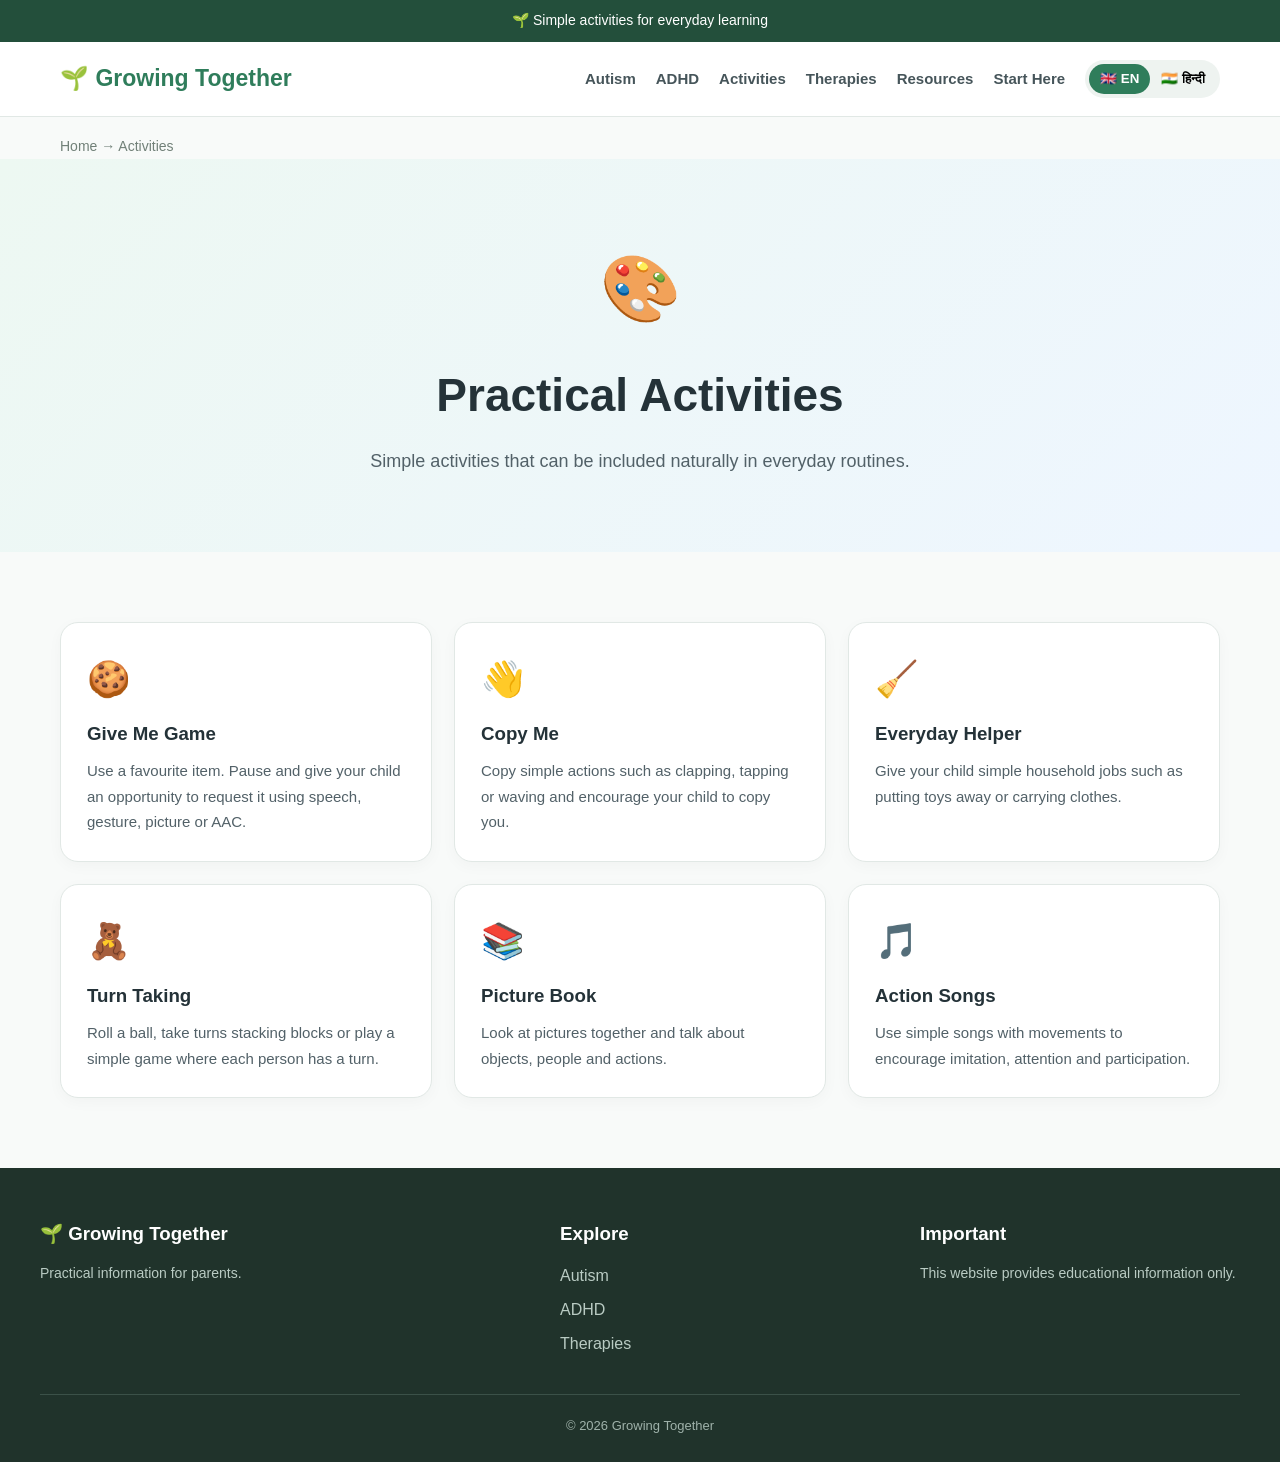
==== activities.html @ 7520f871 "Add files via upload" ====
<!DOCTYPE html>
<html lang="en">

<head>

<meta charset="UTF-8">
<meta name="viewport" content="width=device-width, initial-scale=1.0">

<title>Activities | Growing Together</title>

<link rel="stylesheet" href="style.css">

</head>

<body>

<div class="topbar">
🌱 Simple activities for everyday learning
</div>

<header>

<nav class="navbar">

<a href="index.html" class="logo">
🌱 Growing Together
</a>

<div class="nav-right">

<div class="nav-links" id="navLinks">

<a href="autism.html">Autism</a>
<a href="adhd.html">ADHD</a>
<a href="activities.html">Activities</a>
<a href="therapies.html">Therapies</a>
<a href="resources.html">Resources</a>
<a href="start-here.html">Start Here</a>

</div>

<div class="language-switch">
<button id="enBtn" class="active">🇬🇧 EN</button>
<button id="hiBtn">🇮🇳 हिन्दी</button>
</div>

<button class="menu-btn" id="menuBtn">☰</button>

</div>

</nav>

</header>


<div class="breadcrumb">
<a href="index.html">Home</a> → Activities
</div>


<section class="page-hero">

<div class="icon">🎨</div>

<h1 data-en="Practical Activities"
data-hi="आसान और उपयोगी गतिविधियाँ">
Practical Activities
</h1>

<p data-en="Simple activities that can be included naturally in everyday routines."
data-hi="ऐसी सरल activities जिन्हें रोज़मर्रा की routines में आसानी से शामिल किया जा सकता है।">
Simple activities that can be included naturally in everyday routines.
</p>

</section>


<section>

<div class="container">

<div class="grid">

<div class="card">

<div class="icon">🍪</div>

<h3 data-en="Give Me Game"
data-hi="“मुझे दो” Game">
Give Me Game
</h3>

<p data-en="Use a favourite item. Pause and give your child an opportunity to request it using speech, gesture, picture or AAC."
data-hi="पसंदीदा चीज़ का उपयोग करें। थोड़ी देर रुकें और बच्चे को speech, gesture, picture या AAC से मांग करने का मौका दें।">
Use a favourite item. Pause and give your child an opportunity to request it using speech, gesture, picture or AAC.
</p>

</div>


<div class="card">

<div class="icon">👋</div>

<h3 data-en="Copy Me"
data-hi="मेरी नकल करो">
Copy Me
</h3>

<p data-en="Copy simple actions such as clapping, tapping or waving and encourage your child to copy you."
data-hi="Clapping, tapping या waving जैसी simple actions करें और बच्चे को आपकी नकल करने के लिए encourage करें।">
Copy simple actions such as clapping, tapping or waving and encourage your child to copy you.
</p>

</div>


<div class="card">

<div class="icon">🧹</div>

<h3 data-en="Everyday Helper"
data-hi="घर का छोटा Helper">
Everyday Helper
</h3>

<p data-en="Give your child simple household jobs such as putting toys away or carrying clothes."
data-hi="बच्चे को toys रखना या कपड़े ले जाना जैसे छोटे household tasks दें।">
Give your child simple household jobs such as putting toys away or carrying clothes.
</p>

</div>


<div class="card">

<div class="icon">🧸</div>

<h3 data-en="Turn Taking"
data-hi="बारी-बारी से खेलना">
Turn Taking
</h3>

<p data-en="Roll a ball, take turns stacking blocks or play a simple game where each person has a turn."
data-hi="Ball roll करें, blocks लगाएँ या ऐसा simple game खेलें जिसमें हर व्यक्ति की बारी हो।">
Roll a ball, take turns stacking blocks or play a simple game where each person has a turn.
</p>

</div>


<div class="card">

<div class="icon">📚</div>

<h3 data-en="Picture Book"
data-hi="Picture Book">
Picture Book
</h3>

<p data-en="Look at pictures together and talk about objects, people and actions."
data-hi="Pictures को साथ देखें और objects, people और actions के बारे में बात करें।">
Look at pictures together and talk about objects, people and actions.
</p>

</div>


<div class="card">

<div class="icon">🎵</div>

<h3 data-en="Action Songs"
data-hi="Action Songs">
Action Songs
</h3>

<p data-en="Use simple songs with movements to encourage imitation, attention and participation."
data-hi="Simple songs और movements का उपयोग करके imitation, attention और participation को encourage करें।">
Use simple songs with movements to encourage imitation, attention and participation.
</p>

</div>

</div>

</div>

</section>


<footer>

<div class="footer-inner">

<div>
<h3>🌱 Growing Together</h3>
<p>Practical information for parents.</p>
</div>

<div>
<h3>Explore</h3>
<ul>
<li><a href="autism.html">Autism</a></li>
<li><a href="adhd.html">ADHD</a></li>
<li><a href="therapies.html">Therapies</a></li>
</ul>
</div>

<div>
<h3>Important</h3>
<p>This website provides educational information only.</p>
</div>

</div>

<div class="copyright">
© 2026 Growing Together
</div>

</footer>

<script src="script.js"></script>

</body>
</html>
---- style.css ----
:root{
    --green:#2f7d5b;
    --dark:#243238;
    --text:#526168;
    --bg:#f8faf9;
    --white:#ffffff;
    --light-green:#eaf7f0;
    --light-blue:#eef6ff;
    --light-orange:#fff4e8;
    --border:#e1e8e5;
    --shadow:0 10px 30px rgba(36,50,56,.08);
}

*{
    box-sizing:border-box;
    margin:0;
    padding:0;
}

html{
    scroll-behavior:smooth;
}

body{
    font-family:Arial,Helvetica,sans-serif;
    background:var(--bg);
    color:var(--dark);
    line-height:1.7;
}

a{
    text-decoration:none;
    color:inherit;
}

.topbar{
    background:#234f3b;
    color:white;
    text-align:center;
    padding:9px 15px;
    font-size:14px;
}

header{
    background:white;
    border-bottom:1px solid var(--border);
    position:sticky;
    top:0;
    z-index:1000;
}

.navbar{
    max-width:1200px;
    margin:auto;
    min-height:74px;
    padding:0 20px;
    display:flex;
    justify-content:space-between;
    align-items:center;
}

.logo{
    color:var(--green);
    font-size:23px;
    font-weight:800;
}

.nav-right{
    display:flex;
    align-items:center;
    gap:20px;
}

.nav-links{
    display:flex;
    gap:20px;
}

.nav-links a{
    font-size:15px;
    font-weight:600;
    color:#46555a;
}

.nav-links a:hover{
    color:var(--green);
}

.language-switch{
    display:flex;
    background:#eef3f0;
    padding:4px;
    border-radius:30px;
}

.language-switch button{
    border:0;
    background:transparent;
    padding:7px 11px;
    border-radius:20px;
    cursor:pointer;
    font-weight:bold;
}

.language-switch button.active{
    background:var(--green);
    color:white;
}

.menu-btn{
    display:none;
    background:none;
    border:0;
    font-size:27px;
}

.page-hero{
    background:linear-gradient(135deg,#edf8f2,#eef6ff);
    padding:75px 20px;
    text-align:center;
}

.page-hero .icon{
    font-size:65px;
}

.page-hero h1{
    font-size:46px;
    margin:12px 0;
}

.page-hero p{
    max-width:750px;
    margin:auto;
    color:var(--text);
    font-size:18px;
}

.container{
    max-width:1200px;
    margin:auto;
    padding:0 20px;
}

section{
    padding:70px 0;
}

.section-title{
    text-align:center;
    max-width:750px;
    margin:0 auto 40px;
}

.section-title h2{
    font-size:34px;
    margin-bottom:10px;
}

.section-title p{
    color:var(--text);
}

.grid{
    display:grid;
    grid-template-columns:repeat(3,1fr);
    gap:22px;
}

.card{
    background:white;
    padding:26px;
    border:1px solid var(--border);
    border-radius:18px;
    box-shadow:0 4px 15px rgba(0,0,0,.03);
}

.card:hover{
    transform:translateY(-3px);
    box-shadow:var(--shadow);
}

.card .icon{
    font-size:35px;
    margin-bottom:10px;
}

.card h3{
    margin-bottom:8px;
}

.card p{
    color:var(--text);
    font-size:15px;
}

.info-box{
    background:var(--light-green);
    border-radius:20px;
    padding:30px;
    margin-bottom:25px;
}

.info-box h3{
    margin-bottom:10px;
}

.two-column{
    display:grid;
    grid-template-columns:1fr 1fr;
    gap:25px;
}

.list{
    background:white;
    border:1px solid var(--border);
    border-radius:18px;
    padding:25px;
}

.list li{
    margin:10px 0 10px 20px;
}

.button{
    display:inline-block;
    background:var(--green);
    color:white;
    padding:12px 20px;
    border-radius:9px;
    font-weight:bold;
    margin-top:15px;
}

.button.light{
    background:white;
    color:var(--green);
    border:2px solid var(--green);
}

.breadcrumb{
    max-width:1200px;
    margin:0 auto;
    padding:18px 20px 0;
    color:#718078;
    font-size:14px;
}

.related{
    background:#eef7f2;
}

footer{
    background:#20332b;
    color:#dbe8e2;
    padding:50px 20px 25px;
}

.footer-inner{
    max-width:1200px;
    margin:auto;
    display:grid;
    grid-template-columns:1.5fr 1fr 1fr;
    gap:40px;
}

footer h3{
    color:white;
    margin-bottom:12px;
}

footer p{
    color:#b9cbc3;
    font-size:14px;
}

footer ul{
    list-style:none;
}

footer li{
    margin-bottom:7px;
    color:#b9cbc3;
}

.copyright{
    max-width:1200px;
    margin:30px auto 0;
    border-top:1px solid #3b5148;
    padding-top:20px;
    text-align:center;
    color:#9fb2aa;
    font-size:13px;
}

@media(max-width:900px){

    .grid{
        grid-template-columns:repeat(2,1fr);
    }

    .two-column{
        grid-template-columns:1fr;
    }

    .footer-inner{
        grid-template-columns:1fr;
    }
}

@media(max-width:700px){

    .nav-links{
        display:none;
        position:absolute;
        top:74px;
        left:0;
        right:0;
        background:white;
        padding:20px;
        flex-direction:column;
        border-bottom:1px solid var(--border);
    }

    .nav-links.show{
        display:flex;
    }

    .menu-btn{
        display:block;
    }

    .navbar{
        padding:0 14px;
    }

    .logo{
        font-size:19px;
    }

    .page-hero{
        padding:55px 18px;
    }

    .page-hero h1{
        font-size:35px;
    }

    .page-hero p{
        font-size:16px;
    }

    section{
        padding:50px 0;
    }

    .grid{
        grid-template-columns:1fr;
    }

    .section-title h2{
        font-size:28px;
    }
}
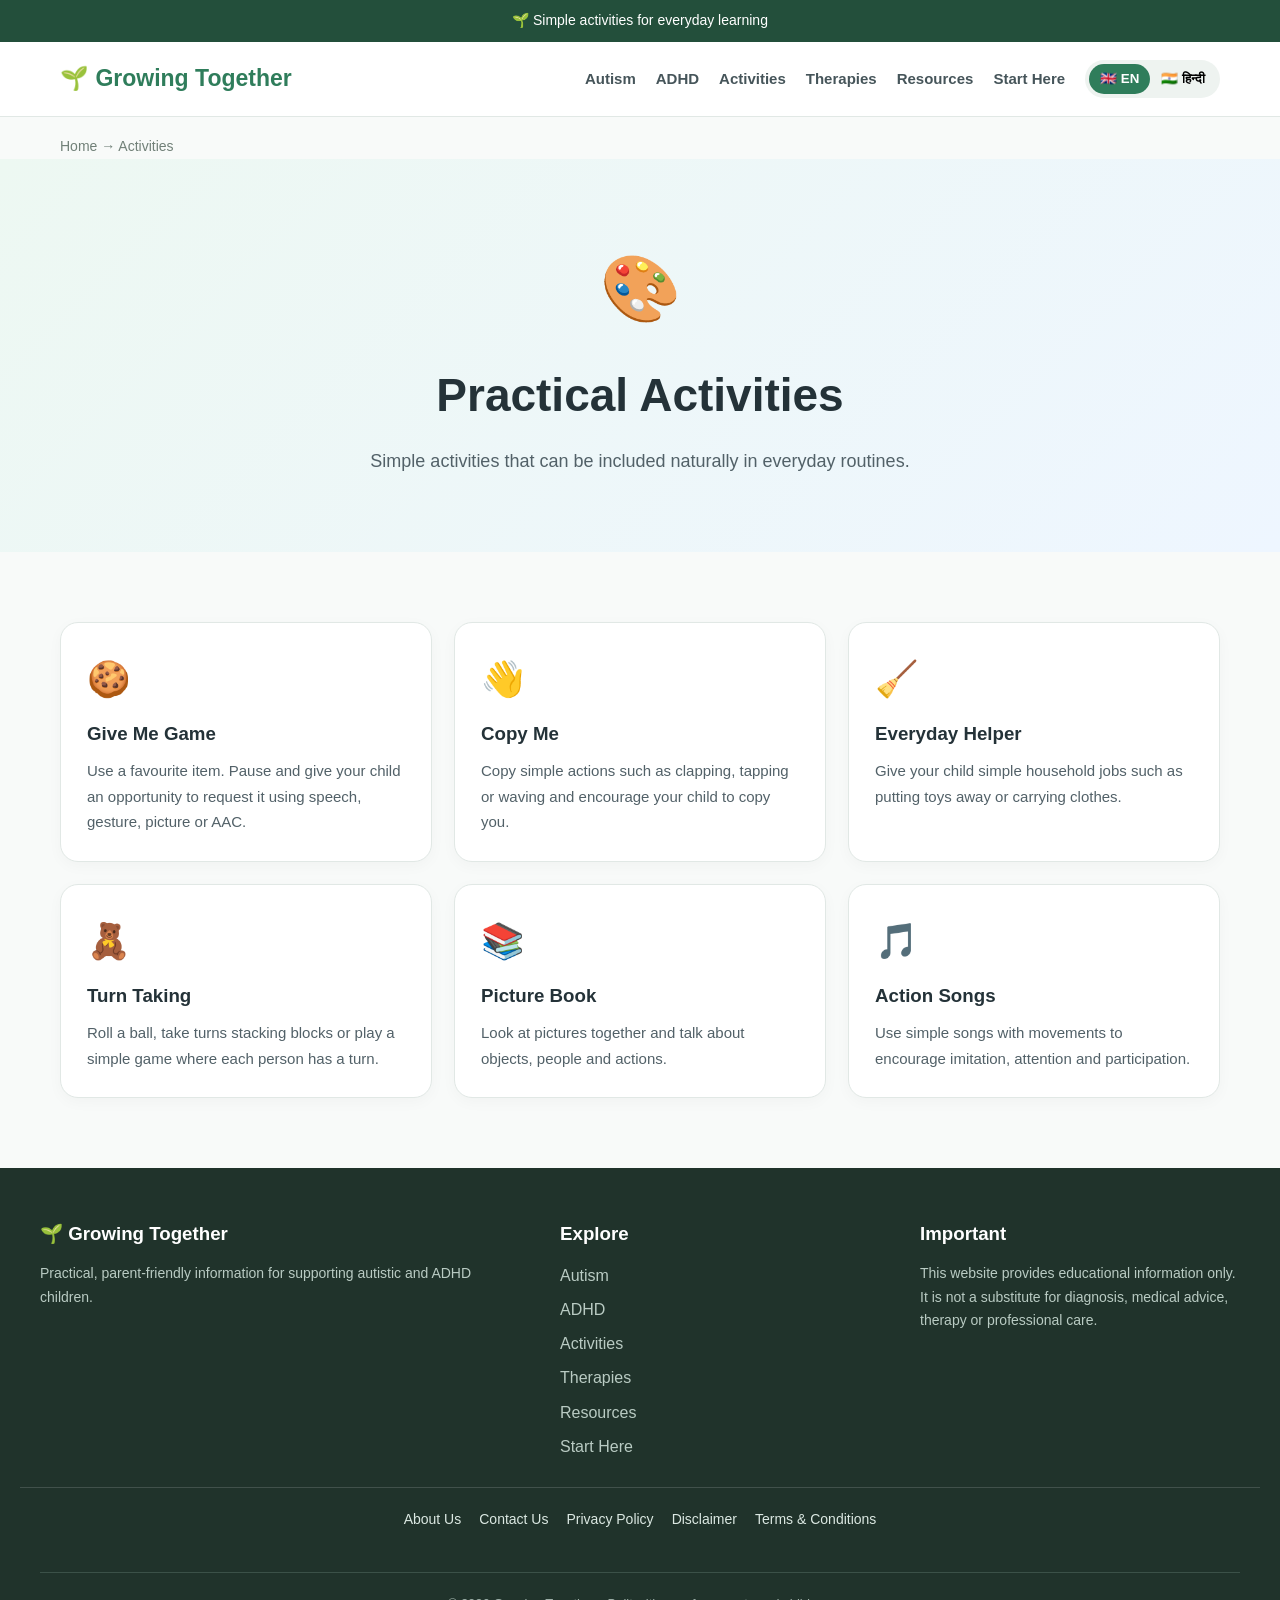
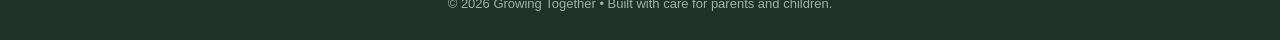
==== commit 562757c3: "Add files via upload" ====
--- a/activities.html
+++ b/activities.html
@@ -191,32 +191,175 @@
 
 <footer>
 
-<div class="footer-inner">
-
-<div>
-<h3>🌱 Growing Together</h3>
-<p>Practical information for parents.</p>
-</div>
-
-<div>
-<h3>Explore</h3>
-<ul>
-<li><a href="autism.html">Autism</a></li>
-<li><a href="adhd.html">ADHD</a></li>
-<li><a href="therapies.html">Therapies</a></li>
-</ul>
-</div>
-
-<div>
-<h3>Important</h3>
-<p>This website provides educational information only.</p>
-</div>
-
-</div>
-
-<div class="copyright">
-© 2026 Growing Together
-</div>
+    <div class="footer-inner">
+
+
+        <!-- ABOUT -->
+
+        <div>
+
+            <h3>
+                🌱 Growing Together
+            </h3>
+
+            <p
+                data-en="Practical, parent-friendly information for supporting autistic and ADHD children."
+                data-hi="ऑटिज़्म और ADHD वाले बच्चों के support के लिए सरल और parent-friendly information।">
+
+                Practical, parent-friendly information for supporting autistic and ADHD children.
+
+            </p>
+
+        </div>
+
+
+
+        <!-- EXPLORE -->
+
+        <div>
+
+            <h3
+                data-en="Explore"
+                data-hi="Explore">
+
+                Explore
+
+            </h3>
+
+            <ul>
+
+                <li>
+                    <a href="autism.html"
+                       data-en="Autism"
+                       data-hi="ऑटिज़्म">
+                        Autism
+                    </a>
+                </li>
+
+                <li>
+                    <a href="adhd.html"
+                       data-en="ADHD"
+                       data-hi="ADHD">
+                        ADHD
+                    </a>
+                </li>
+
+                <li>
+                    <a href="activities.html"
+                       data-en="Activities"
+                       data-hi="गतिविधियाँ">
+                        Activities
+                    </a>
+                </li>
+
+                <li>
+                    <a href="therapies.html"
+                       data-en="Therapies"
+                       data-hi="थेरेपी">
+                        Therapies
+                    </a>
+                </li>
+
+                <li>
+                    <a href="resources.html"
+                       data-en="Resources"
+                       data-hi="संसाधन">
+                        Resources
+                    </a>
+                </li>
+
+                <li>
+                    <a href="start-here.html"
+                       data-en="Start Here"
+                       data-hi="यहाँ से शुरू करें">
+                        Start Here
+                    </a>
+                </li>
+
+            </ul>
+
+        </div>
+
+
+
+        <!-- IMPORTANT -->
+
+        <div>
+
+            <h3
+                data-en="Important"
+                data-hi="महत्वपूर्ण">
+
+                Important
+
+            </h3>
+
+            <p
+                data-en="This website provides educational information only. It is not a substitute for diagnosis, medical advice, therapy or professional care."
+                data-hi="यह वेबसाइट केवल educational information देती है। यह diagnosis, medical advice, therapy या professional care का विकल्प नहीं है।">
+
+                This website provides educational information only. It is not a substitute for diagnosis, medical advice, therapy or professional care.
+
+            </p>
+
+        </div>
+
+
+    </div>
+
+
+    <!-- LEGAL & INFORMATION LINKS -->
+
+    <div class="footer-legal">
+
+        <a href="about.html"
+           data-en="About Us"
+           data-hi="हमारे बारे में">
+            About Us
+        </a>
+
+        <a href="contact.html"
+           data-en="Contact Us"
+           data-hi="संपर्क करें">
+            Contact Us
+        </a>
+
+        <a href="privacy-policy.html"
+           data-en="Privacy Policy"
+           data-hi="Privacy Policy">
+            Privacy Policy
+        </a>
+
+        <a href="disclaimer.html"
+           data-en="Disclaimer"
+           data-hi="अस्वीकरण">
+            Disclaimer
+        </a>
+
+        <a href="terms.html"
+           data-en="Terms & Conditions"
+           data-hi="नियम और शर्तें">
+            Terms & Conditions
+        </a>
+
+    </div>
+
+
+    <!-- COPYRIGHT -->
+
+    <div class="copyright">
+
+        © 2026 Growing Together • 
+
+        <span
+            data-en="Built with care for parents and children."
+            data-hi="माता-पिता और बच्चों के लिए care के साथ बनाया गया।">
+
+            Built with care for parents and children.
+
+        </span>
+
+    </div>
 
 </footer>
 
--- a/style.css
+++ b/style.css
@@ -361,4 +361,38 @@
     .section-title h2{
         font-size:28px;
     }
+}
+
+.footer-legal {
+    display: flex;
+    justify-content: center;
+    align-items: center;
+    flex-wrap: wrap;
+    gap: 18px;
+    padding: 20px 20px 10px;
+    border-top: 1px solid rgba(255,255,255,0.15);
+    margin-top: 20px;
+}
+
+.footer-legal a {
+    color: inherit;
+    text-decoration: none;
+    font-size: 14px;
+}
+
+.footer-legal a:hover {
+    text-decoration: underline;
+}
+
+@media (max-width: 600px) {
+
+    .footer-legal {
+        gap: 10px 15px;
+        text-align: center;
+    }
+
+    .footer-legal a {
+        font-size: 13px;
+    }
+
 }
